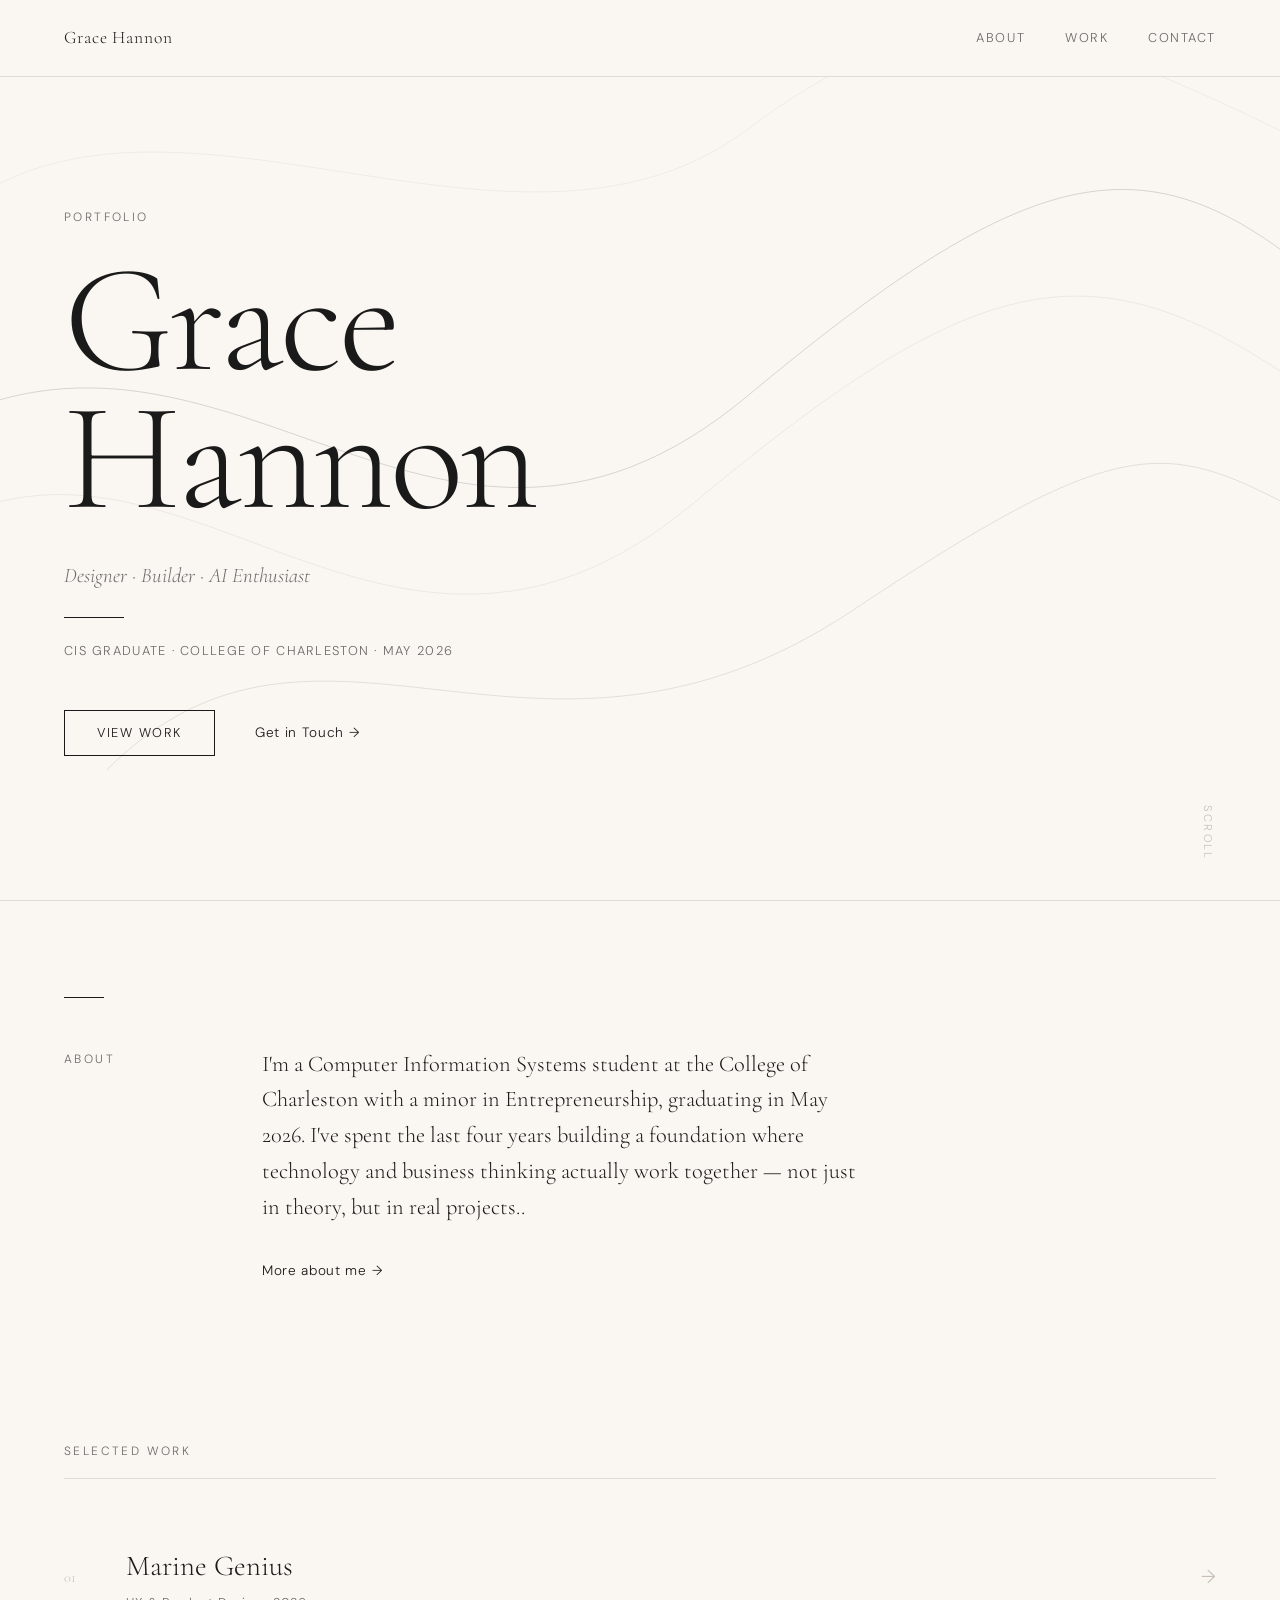
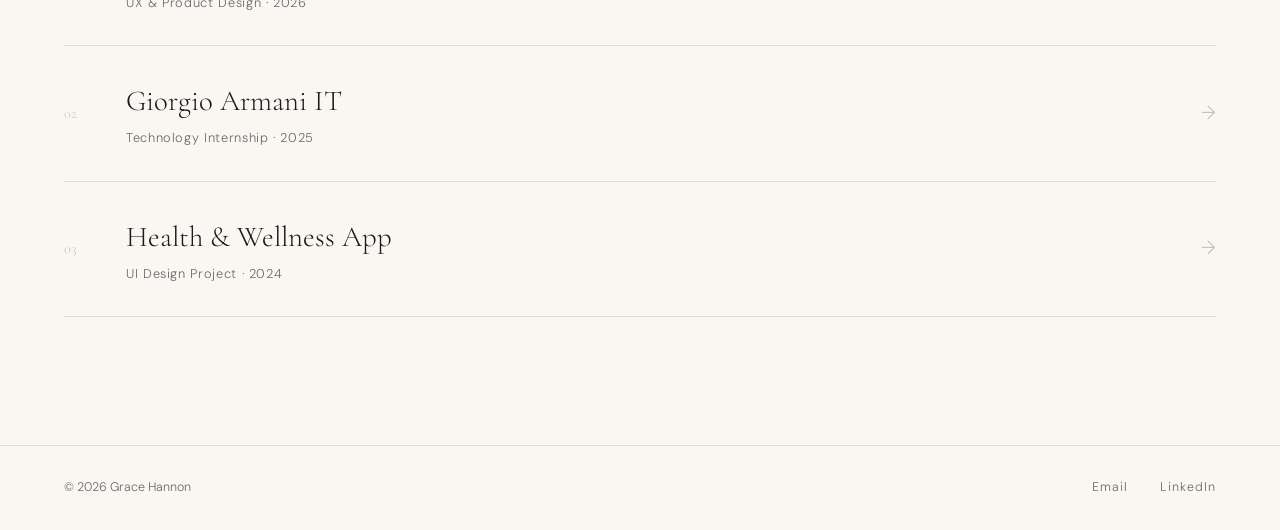
==== portfolio/index.html @ ae06cdc5 "Add files via upload" ====
<!DOCTYPE html>
<html lang="en">
<head>
  <meta charset="UTF-8">
  <meta name="viewport" content="width=device-width, initial-scale=1.0">
  <title>Grace Hannon</title>
  <link rel="stylesheet" href="style.css">
  <link href="https://fonts.googleapis.com/css2?family=Cormorant+Garamond:ital,wght@0,300;0,400;1,300;1,400&family=DM+Sans:wght@300;400&display=swap" rel="stylesheet">
</head>
<body>
  <nav>
    <a href="index.html" class="nav-name">Grace Hannon</a>
    <div class="nav-links">
      <a href="about.html">About</a>
      <a href="work.html">Work</a>
      <a href="contact.html">Contact</a>
    </div>
  </nav>

  <main class="hero">
    <svg class="flow-bg" viewBox="0 0 1200 800" xmlns="http://www.w3.org/2000/svg">
      <path d="M-100,400 C200,200 400,600 700,350 S1100,100 1300,300" fill="none" stroke="#1a1a1a" stroke-width="0.6" opacity="0.25"/>
      <path d="M-100,500 C150,300 350,700 650,450 S1050,200 1300,400" fill="none" stroke="#1a1a1a" stroke-width="0.4" opacity="0.15"/>
      <path d="M100,700 C300,500 500,750 800,550 S1100,400 1300,500" fill="none" stroke="#1a1a1a" stroke-width="0.5" opacity="0.2"/>
      <path d="M0,150 C200,50 500,250 700,100 S1000,0 1300,150" fill="none" stroke="#1a1a1a" stroke-width="0.4" opacity="0.12"/>
    </svg>

    <div class="hero-content">
      <p class="hero-pre">Portfolio</p>
      <h1 class="hero-name">Grace<br>Hannon</h1>
      <p class="hero-tagline">Designer · Builder · AI Enthusiast</p>
      <div class="hero-line"></div>
      <p class="hero-sub">CIS Graduate · College of Charleston · May 2026</p>
      <div class="hero-cta">
        <a href="work.html" class="btn-outline">View Work</a>
        <a href="contact.html" class="btn-text">Get in Touch →</a>
      </div>
    </div>

    <div class="hero-scroll">Scroll</div>
  </main>

  <section class="home-intro">
    <div class="intro-line"></div>
    <div class="intro-grid">
      <div class="intro-label">About</div>
      <div class="intro-text">
        <p>
I'm a Computer Information Systems student at the College of Charleston with a minor in Entrepreneurship, graduating in May 2026. I've spent the last four years building a foundation where technology and business thinking actually work together — not just in theory, but in real projects..</p>
        <a href="about.html" class="btn-text">More about me →</a>
      </div>
    </div>
  </section>

  <section class="home-work">
    <div class="section-label">Selected Work</div>
    <div class="work-preview-grid">
      <a href="work.html" class="work-preview-card">
        <div class="card-num">01</div>
        <div class="card-info">
          <h3>Marine Genius</h3>
          <p>UX & Product Design · 2026</p>
        </div>
        <div class="card-arrow">→</div>
      </a>
      <a href="work.html" class="work-preview-card">
        <div class="card-num">02</div>
        <div class="card-info">
          <h3>Giorgio Armani IT</h3>
          <p>Technology Internship · 2025</p>
        </div>
        <div class="card-arrow">→</div>
      </a>
      <a href="work.html" class="work-preview-card">
        <div class="card-num">03</div>
        <div class="card-info">
          <h3>Health & Wellness App</h3>
          <p>UI Design Project · 2024</p>
        </div>
        <div class="card-arrow">→</div>
      </a>
    </div>
  </section>

  <footer>
    <p>© 2026 Grace Hannon</p>
    <div class="footer-links">
      <a href="mailto:graceannehannon@icloud.com">Email</a>
      <a href="https://linkedin.com/in/graceahannon" target="_blank">LinkedIn</a>
    </div>
  </footer>
</body>
</html>
---- portfolio/style.css ----
/* ============================================
   GRACE HANNON PORTFOLIO
   Aesthetic: Editorial organic minimalism
   ============================================ */

@import url('https://fonts.googleapis.com/css2?family=Cormorant+Garamond:ital,wght@0,300;0,400;1,300;1,400&family=DM+Sans:wght@300;400&display=swap');

:root {
  --beige: #FAF7F2;
  --beige-dark: #F0EBE3;
  --black: #1a1a1a;
  --gray: #6b6b6b;
  --gray-light: #c8c0b8;
  --serif: 'Cormorant Garamond', Georgia, serif;
  --sans: 'DM Sans', sans-serif;
}

*, *::before, *::after {
  box-sizing: border-box;
  margin: 0;
  padding: 0;
}

html {
  scroll-behavior: smooth;
}

body {
  background-color: var(--beige);
  color: var(--black);
  font-family: var(--sans);
  font-weight: 300;
  line-height: 1.6;
  min-height: 100vh;
  overflow-x: hidden;
}

/* ---- NAVIGATION ---- */
nav {
  position: fixed;
  top: 0;
  left: 0;
  right: 0;
  z-index: 100;
  display: flex;
  justify-content: space-between;
  align-items: center;
  padding: 1.5rem 4rem;
  background: rgba(250, 247, 242, 0.92);
  backdrop-filter: blur(8px);
  border-bottom: 0.5px solid rgba(26, 26, 26, 0.12);
}

.nav-name {
  font-family: var(--serif);
  font-size: 1.1rem;
  font-weight: 300;
  color: var(--black);
  text-decoration: none;
  letter-spacing: 0.05em;
}

.nav-links {
  display: flex;
  gap: 2.5rem;
}

.nav-links a {
  font-family: var(--sans);
  font-size: 0.8rem;
  font-weight: 300;
  color: var(--gray);
  text-decoration: none;
  letter-spacing: 0.12em;
  text-transform: uppercase;
  transition: color 0.2s;
  position: relative;
}

.nav-links a::after {
  content: '';
  position: absolute;
  bottom: -3px;
  left: 0;
  width: 0;
  height: 0.5px;
  background: var(--black);
  transition: width 0.3s;
}

.nav-links a:hover,
.nav-links a.active {
  color: var(--black);
}

.nav-links a:hover::after,
.nav-links a.active::after {
  width: 100%;
}

/* ---- FLOW SVG ---- */
.flow-bg {
  position: absolute;
  top: 0;
  left: 0;
  width: 100%;
  height: 100%;
  pointer-events: none;
  z-index: 0;
}

.flow-bg--subtle {
  opacity: 0.7;
}

/* ---- BUTTONS ---- */
.btn-outline {
  display: inline-block;
  padding: 0.75rem 2rem;
  border: 0.5px solid var(--black);
  color: var(--black);
  text-decoration: none;
  font-family: var(--sans);
  font-size: 0.8rem;
  font-weight: 300;
  letter-spacing: 0.12em;
  text-transform: uppercase;
  transition: all 0.25s;
  cursor: pointer;
  background: transparent;
}

.btn-outline:hover {
  background: var(--black);
  color: var(--beige);
}

.btn-text {
  display: inline-block;
  color: var(--black);
  text-decoration: none;
  font-family: var(--sans);
  font-size: 0.85rem;
  font-weight: 300;
  letter-spacing: 0.05em;
  transition: opacity 0.2s;
}

.btn-text:hover {
  opacity: 0.5;
}

/* ---- HERO ---- */
.hero {
  position: relative;
  min-height: 100vh;
  display: flex;
  flex-direction: column;
  justify-content: center;
  padding: 8rem 4rem 4rem;
  overflow: hidden;
}

.hero-content {
  position: relative;
  z-index: 1;
  max-width: 700px;
}

.hero-pre {
  font-family: var(--sans);
  font-size: 0.75rem;
  letter-spacing: 0.2em;
  text-transform: uppercase;
  color: var(--gray);
  margin-bottom: 1.5rem;
}

.hero-name {
  font-family: var(--serif);
  font-size: clamp(5rem, 12vw, 10rem);
  font-weight: 300;
  line-height: 0.9;
  letter-spacing: -0.02em;
  margin-bottom: 2rem;
}

.hero-tagline {
  font-family: var(--serif);
  font-size: 1.3rem;
  font-weight: 300;
  font-style: italic;
  color: var(--gray);
  margin-bottom: 1.5rem;
}

.hero-line {
  width: 60px;
  height: 0.5px;
  background: var(--black);
  margin-bottom: 1.5rem;
}

.hero-sub {
  font-family: var(--sans);
  font-size: 0.8rem;
  letter-spacing: 0.1em;
  color: var(--gray);
  margin-bottom: 3rem;
  text-transform: uppercase;
}

.hero-cta {
  display: flex;
  align-items: center;
  gap: 2.5rem;
}

.hero-scroll {
  position: absolute;
  bottom: 2.5rem;
  right: 4rem;
  font-family: var(--sans);
  font-size: 0.7rem;
  letter-spacing: 0.2em;
  text-transform: uppercase;
  color: var(--gray-light);
  writing-mode: vertical-rl;
  z-index: 1;
}

/* ---- HOME INTRO ---- */
.home-intro {
  padding: 6rem 4rem;
  border-top: 0.5px solid rgba(26, 26, 26, 0.12);
}

.intro-line {
  width: 40px;
  height: 0.5px;
  background: var(--black);
  margin-bottom: 3rem;
}

.intro-grid {
  display: grid;
  grid-template-columns: 150px 1fr;
  gap: 3rem;
  max-width: 800px;
}

.intro-label {
  font-family: var(--sans);
  font-size: 0.75rem;
  letter-spacing: 0.2em;
  text-transform: uppercase;
  color: var(--gray);
  padding-top: 0.3rem;
}

.intro-text p {
  font-family: var(--serif);
  font-size: 1.4rem;
  font-weight: 300;
  line-height: 1.6;
  margin-bottom: 2rem;
}

/* ---- HOME WORK PREVIEW ---- */
.home-work {
  padding: 4rem 4rem 8rem;
}

.section-label {
  font-family: var(--sans);
  font-size: 0.75rem;
  letter-spacing: 0.2em;
  text-transform: uppercase;
  color: var(--gray);
  margin-bottom: 2rem;
  padding-bottom: 1rem;
  border-bottom: 0.5px solid rgba(26,26,26,0.12);
}

.work-preview-grid {
  display: flex;
  flex-direction: column;
}

.work-preview-card {
  display: flex;
  align-items: center;
  gap: 2rem;
  padding: 2rem 0;
  border-bottom: 0.5px solid rgba(26,26,26,0.12);
  text-decoration: none;
  color: var(--black);
  transition: all 0.25s;
}

.work-preview-card:hover {
  padding-left: 1rem;
}

.card-num {
  font-family: var(--serif);
  font-size: 0.9rem;
  color: var(--gray-light);
  min-width: 30px;
}

.card-info {
  flex: 1;
}

.card-info h3 {
  font-family: var(--serif);
  font-size: 1.8rem;
  font-weight: 300;
}

.card-info p {
  font-family: var(--sans);
  font-size: 0.8rem;
  color: var(--gray);
  letter-spacing: 0.05em;
  margin-top: 0.25rem;
}

.card-arrow {
  font-size: 1.2rem;
  color: var(--gray-light);
  transition: transform 0.25s;
}

.work-preview-card:hover .card-arrow {
  transform: translateX(5px);
  color: var(--black);
}

/* ---- PAGE HEADER ---- */
.page-header {
  position: relative;
  z-index: 1;
  padding: 8rem 4rem 4rem;
  border-bottom: 0.5px solid rgba(26,26,26,0.12);
  margin-bottom: 4rem;
}

.page-label {
  font-family: var(--sans);
  font-size: 0.75rem;
  letter-spacing: 0.2em;
  text-transform: uppercase;
  color: var(--gray);
  margin-bottom: 1.5rem;
}

.page-title {
  font-family: var(--serif);
  font-size: clamp(3rem, 7vw, 6rem);
  font-weight: 300;
  line-height: 1;
  letter-spacing: -0.01em;
}

.page-title em {
  font-style: italic;
  color: var(--gray);
}

/* ---- ABOUT PAGE ---- */
.about-main {
  position: relative;
  overflow: hidden;
}

.about-grid {
  display: grid;
  grid-template-columns: 320px 1fr;
  gap: 6rem;
  padding: 0 4rem 6rem;
}

.about-photo-wrap {
  position: relative;
}

.about-photo {
  width: 100%;
  aspect-ratio: 3/4;
  object-fit: cover;
  object-position: top;
  display: block;
  border: 0.5px solid rgba(26,26,26,0.2);
}

.about-quick {
  margin-top: 2rem;
  border-top: 0.5px solid rgba(26,26,26,0.12);
}

.quick-item {
  display: flex;
  flex-direction: column;
  padding: 0.75rem 0;
  border-bottom: 0.5px solid rgba(26,26,26,0.12);
}

.quick-label {
  font-family: var(--sans);
  font-size: 0.7rem;
  letter-spacing: 0.15em;
  text-transform: uppercase;
  color: var(--gray-light);
  margin-bottom: 0.2rem;
}

.quick-val {
  font-family: var(--sans);
  font-size: 0.85rem;
  color: var(--black);
}

.about-bio {
  font-family: var(--serif);
  font-size: 1.2rem;
  font-weight: 300;
  line-height: 1.7;
  margin-bottom: 1.5rem;
  color: var(--black);
}

.skills-section {
  margin-top: 3rem;
  padding-top: 2rem;
  border-top: 0.5px solid rgba(26,26,26,0.12);
}

.skills-title {
  font-family: var(--sans);
  font-size: 0.75rem;
  letter-spacing: 0.2em;
  text-transform: uppercase;
  color: var(--gray);
  margin-bottom: 1.25rem;
}

.skills-grid {
  display: flex;
  flex-wrap: wrap;
  gap: 0.5rem;
}

.skill-tag {
  display: inline-block;
  padding: 0.4rem 0.9rem;
  border: 0.5px solid rgba(26,26,26,0.3);
  font-family: var(--sans);
  font-size: 0.78rem;
  color: var(--black);
  letter-spacing: 0.03em;
}

.certs-section {
  margin-top: 2.5rem;
  padding-top: 2rem;
  border-top: 0.5px solid rgba(26,26,26,0.12);
}

.cert-list {
  display: flex;
  flex-direction: column;
  gap: 0.75rem;
}

.cert-item {
  display: flex;
  justify-content: space-between;
  align-items: center;
  padding-bottom: 0.75rem;
  border-bottom: 0.5px solid rgba(26,26,26,0.08);
  font-family: var(--sans);
  font-size: 0.85rem;
}

.cert-date {
  color: var(--gray);
  font-size: 0.78rem;
  white-space: nowrap;
  margin-left: 1rem;
}

/* ---- WORK PAGE ---- */
.work-main {
  position: relative;
  overflow: hidden;
}

.work-section-label {
  font-family: var(--sans);
  font-size: 0.75rem;
  letter-spacing: 0.2em;
  text-transform: uppercase;
  color: var(--gray);
  padding: 0 4rem 1.5rem;
  border-bottom: 0.5px solid rgba(26,26,26,0.12);
}

.work-list {
  padding: 0 4rem;
}

.work-item {
  padding: 3.5rem 0;
}

.work-divider {
  height: 0.5px;
  background: rgba(26,26,26,0.12);
}

.work-item-header {
  display: flex;
  justify-content: space-between;
  align-items: flex-start;
  margin-bottom: 1.25rem;
}

.work-item-title {
  font-family: var(--serif);
  font-size: 2.2rem;
  font-weight: 300;
  margin-bottom: 0.3rem;
}

.work-item-sub {
  font-family: var(--sans);
  font-size: 0.8rem;
  color: var(--gray);
  letter-spacing: 0.05em;
}

.work-item-date {
  font-family: var(--sans);
  font-size: 0.78rem;
  color: var(--gray);
  white-space: nowrap;
  padding-top: 0.5rem;
}

.work-item-tags {
  display: flex;
  flex-wrap: wrap;
  gap: 0.4rem;
  margin-bottom: 1.5rem;
}

.tag {
  display: inline-block;
  padding: 0.25rem 0.7rem;
  border: 0.5px solid rgba(26,26,26,0.25);
  font-family: var(--sans);
  font-size: 0.72rem;
  color: var(--gray);
  letter-spacing: 0.05em;
}

.work-item-bullets {
  list-style: none;
  display: flex;
  flex-direction: column;
  gap: 0.7rem;
  max-width: 800px;
}

.work-item-bullets li {
  font-family: var(--sans);
  font-size: 0.9rem;
  font-weight: 300;
  line-height: 1.6;
  padding-left: 1.2rem;
  position: relative;
  color: #333;
}

.work-item-bullets li::before {
  content: '—';
  position: absolute;
  left: 0;
  color: var(--gray-light);
  font-size: 0.8rem;
}

/* ---- PROJECTS GRID ---- */
.projects-grid {
  display: grid;
  grid-template-columns: repeat(3, 1fr);
  gap: 0;
  padding: 0 4rem 6rem;
  border-top: 0.5px solid rgba(26,26,26,0.12);
}

.project-card {
  padding: 2.5rem;
  border-right: 0.5px solid rgba(26,26,26,0.12);
  border-bottom: 0.5px solid rgba(26,26,26,0.12);
  transition: background 0.25s;
}

.project-card:last-child {
  border-right: none;
}

.project-card:hover {
  background: var(--beige-dark);
}

.project-num {
  font-family: var(--serif);
  font-size: 0.9rem;
  color: var(--gray-light);
  margin-bottom: 1.5rem;
}

.project-title {
  font-family: var(--serif);
  font-size: 1.5rem;
  font-weight: 300;
  margin-bottom: 0.4rem;
}

.project-meta {
  font-family: var(--sans);
  font-size: 0.75rem;
  color: var(--gray);
  letter-spacing: 0.05em;
  margin-bottom: 1rem;
}

.project-desc {
  font-family: var(--sans);
  font-size: 0.85rem;
  font-weight: 300;
  line-height: 1.6;
  color: #444;
  margin-bottom: 1.25rem;
}

.project-tags {
  display: flex;
  flex-wrap: wrap;
  gap: 0.35rem;
}

/* ---- CONTACT PAGE ---- */
.contact-main {
  position: relative;
  overflow: hidden;
}

.contact-grid {
  display: grid;
  grid-template-columns: 1fr 1fr;
  gap: 6rem;
  padding: 0 4rem 6rem;
}

.contact-intro {
  font-family: var(--serif);
  font-size: 1.2rem;
  font-weight: 300;
  line-height: 1.7;
  margin-bottom: 3rem;
}

.contact-details {
  display: flex;
  flex-direction: column;
  gap: 0;
  border-top: 0.5px solid rgba(26,26,26,0.12);
}

.contact-detail-item {
  display: flex;
  flex-direction: column;
  padding: 1rem 0;
  border-bottom: 0.5px solid rgba(26,26,26,0.12);
}

.contact-detail-label {
  font-family: var(--sans);
  font-size: 0.7rem;
  letter-spacing: 0.15em;
  text-transform: uppercase;
  color: var(--gray-light);
  margin-bottom: 0.25rem;
}

.contact-detail-val {
  font-family: var(--sans);
  font-size: 0.9rem;
  color: var(--black);
  text-decoration: none;
  transition: opacity 0.2s;
}

.contact-detail-val:hover {
  opacity: 0.5;
}

/* ---- CONTACT FORM ---- */
.contact-form {
  display: flex;
  flex-direction: column;
  gap: 1.5rem;
}

.form-group {
  display: flex;
  flex-direction: column;
  gap: 0.5rem;
}

.form-group label {
  font-family: var(--sans);
  font-size: 0.75rem;
  letter-spacing: 0.15em;
  text-transform: uppercase;
  color: var(--gray);
}

.form-group input,
.form-group textarea {
  background: transparent;
  border: none;
  border-bottom: 0.5px solid rgba(26,26,26,0.3);
  padding: 0.6rem 0;
  font-family: var(--sans);
  font-size: 0.9rem;
  font-weight: 300;
  color: var(--black);
  outline: none;
  transition: border-color 0.2s;
  resize: none;
}

.form-group input:focus,
.form-group textarea:focus {
  border-bottom-color: var(--black);
}

.form-group input::placeholder,
.form-group textarea::placeholder {
  color: var(--gray-light);
}

.btn-submit {
  align-self: flex-start;
  margin-top: 0.5rem;
}

/* ---- FOOTER ---- */
footer {
  display: flex;
  justify-content: space-between;
  align-items: center;
  padding: 2rem 4rem;
  border-top: 0.5px solid rgba(26,26,26,0.12);
  font-family: var(--sans);
  font-size: 0.78rem;
  color: var(--gray);
}

.footer-links {
  display: flex;
  gap: 2rem;
}

.footer-links a {
  color: var(--gray);
  text-decoration: none;
  letter-spacing: 0.08em;
  transition: color 0.2s;
}

.footer-links a:hover {
  color: var(--black);
}

/* ---- ANIMATIONS ---- */
@keyframes fadeUp {
  from {
    opacity: 0;
    transform: translateY(20px);
  }
  to {
    opacity: 1;
    transform: translateY(0);
  }
}

.hero-content {
  animation: fadeUp 0.8s ease forwards;
}

.page-header {
  animation: fadeUp 0.6s ease forwards;
}

/* ---- RESPONSIVE ---- */
@media (max-width: 900px) {
  nav {
    padding: 1.25rem 2rem;
  }

  .hero,
  .home-intro,
  .home-work,
  .page-header,
  .work-list,
  .work-section-label {
    padding-left: 2rem;
    padding-right: 2rem;
  }

  .about-grid,
  .contact-grid,
  .projects-grid {
    grid-template-columns: 1fr;
    padding: 0 2rem 4rem;
    gap: 3rem;
  }

  .projects-grid {
    grid-template-columns: 1fr;
  }

  .project-card {
    border-right: none;
  }

  .intro-grid {
    grid-template-columns: 1fr;
    gap: 1rem;
  }

  .work-item-header {
    flex-direction: column;
    gap: 0.5rem;
  }

  footer {
    padding: 1.5rem 2rem;
    flex-direction: column;
    gap: 1rem;
    text-align: center;
  }
}
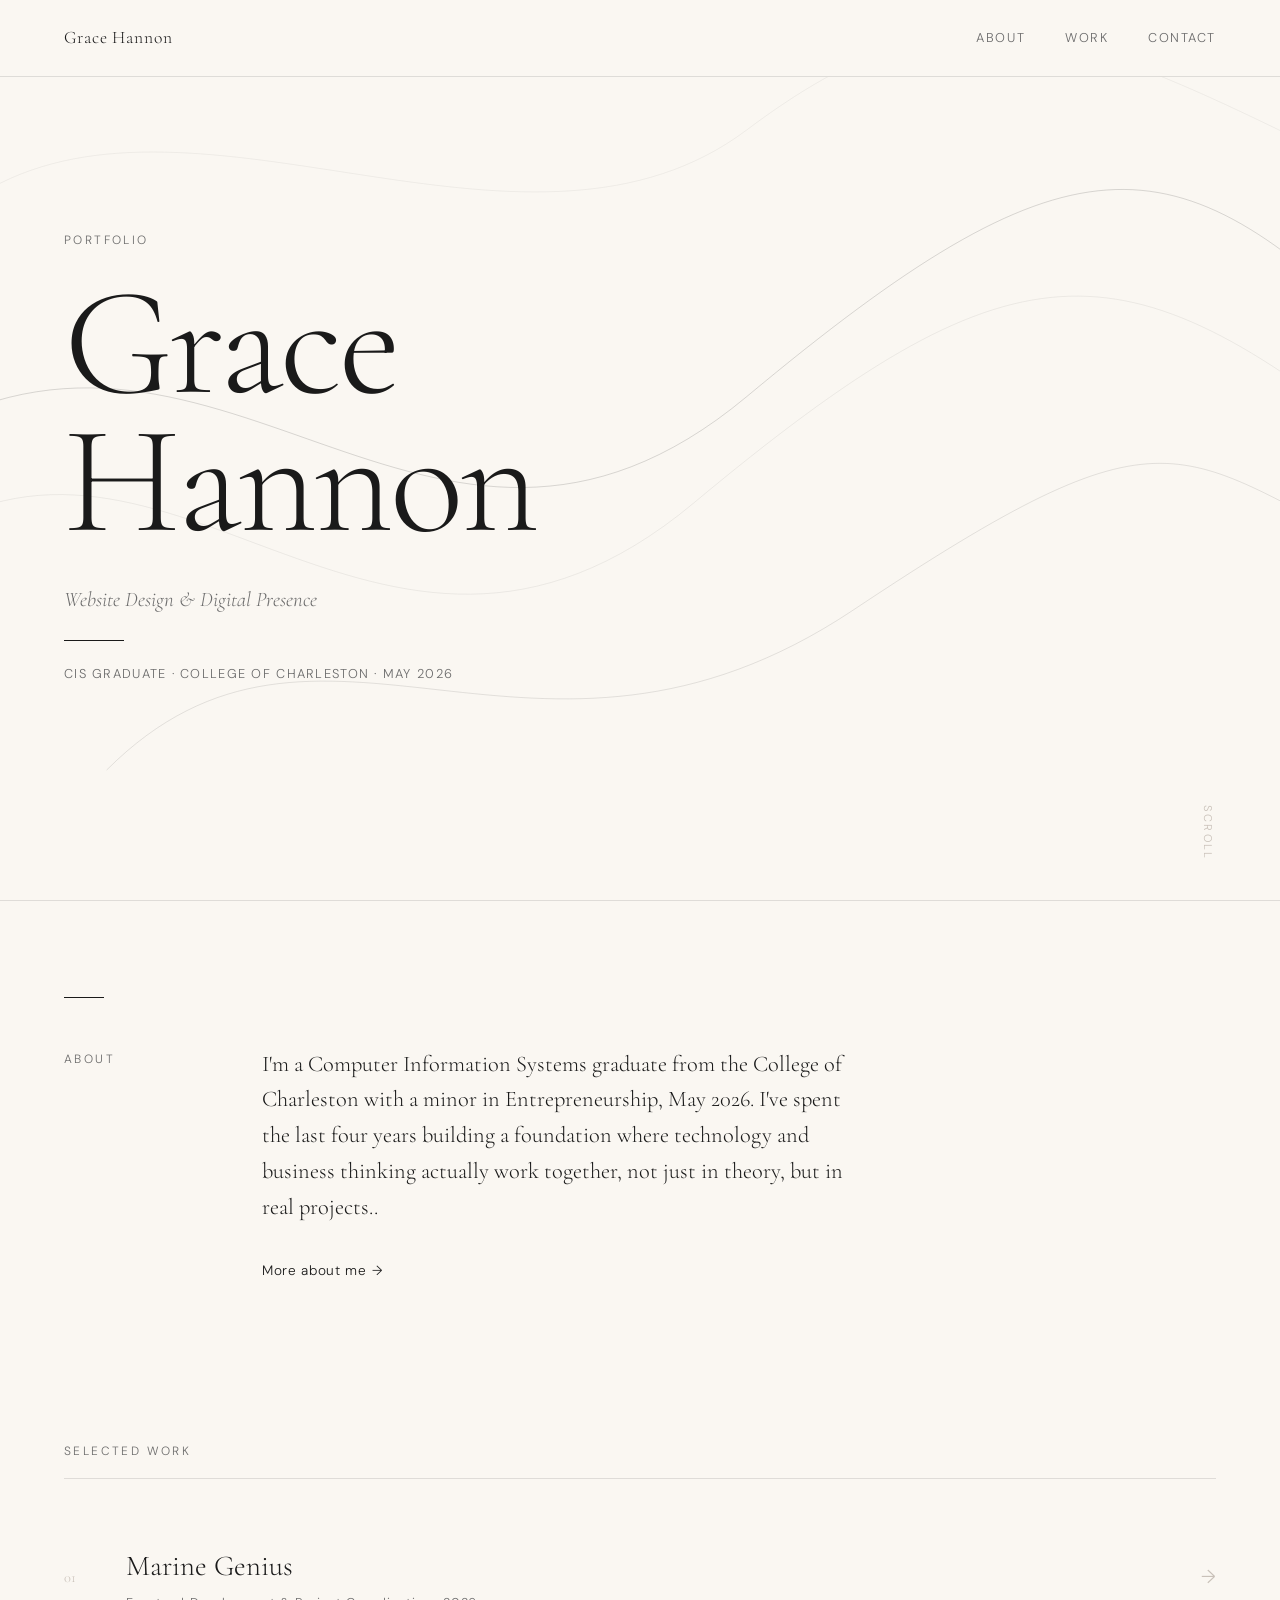
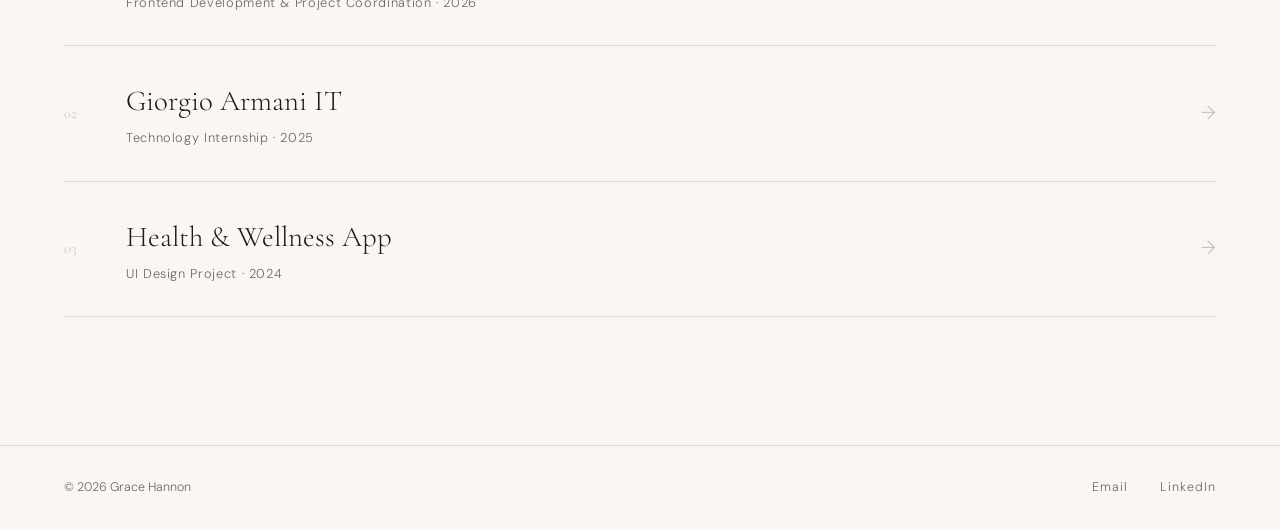
==== commit 80eed944: "Sync portfolio/ subfolder with updated root HTML files Copies the updated index.html, about.html, an" ====
--- a/portfolio/index.html
+++ b/portfolio/index.html
@@ -28,13 +28,9 @@
     <div class="hero-content">
       <p class="hero-pre">Portfolio</p>
       <h1 class="hero-name">Grace<br>Hannon</h1>
-      <p class="hero-tagline">Designer · Builder · AI Enthusiast</p>
+      <p class="hero-tagline">Website Design & Digital Presence</p>
       <div class="hero-line"></div>
       <p class="hero-sub">CIS Graduate · College of Charleston · May 2026</p>
-      <div class="hero-cta">
-        <a href="work.html" class="btn-outline">View Work</a>
-        <a href="contact.html" class="btn-text">Get in Touch →</a>
-      </div>
     </div>
 
     <div class="hero-scroll">Scroll</div>
@@ -46,7 +42,7 @@
       <div class="intro-label">About</div>
       <div class="intro-text">
         <p>
-I'm a Computer Information Systems student at the College of Charleston with a minor in Entrepreneurship, graduating in May 2026. I've spent the last four years building a foundation where technology and business thinking actually work together — not just in theory, but in real projects..</p>
+I'm a Computer Information Systems graduate from the College of Charleston with a minor in Entrepreneurship, May 2026. I've spent the last four years building a foundation where technology and business thinking actually work together, not just in theory, but in real projects..</p>
         <a href="about.html" class="btn-text">More about me →</a>
       </div>
     </div>
@@ -59,7 +55,7 @@
         <div class="card-num">01</div>
         <div class="card-info">
           <h3>Marine Genius</h3>
-          <p>UX & Product Design · 2026</p>
+          <p>Frontend Development & Project Coordination · 2026</p>
         </div>
         <div class="card-arrow">→</div>
       </a>
